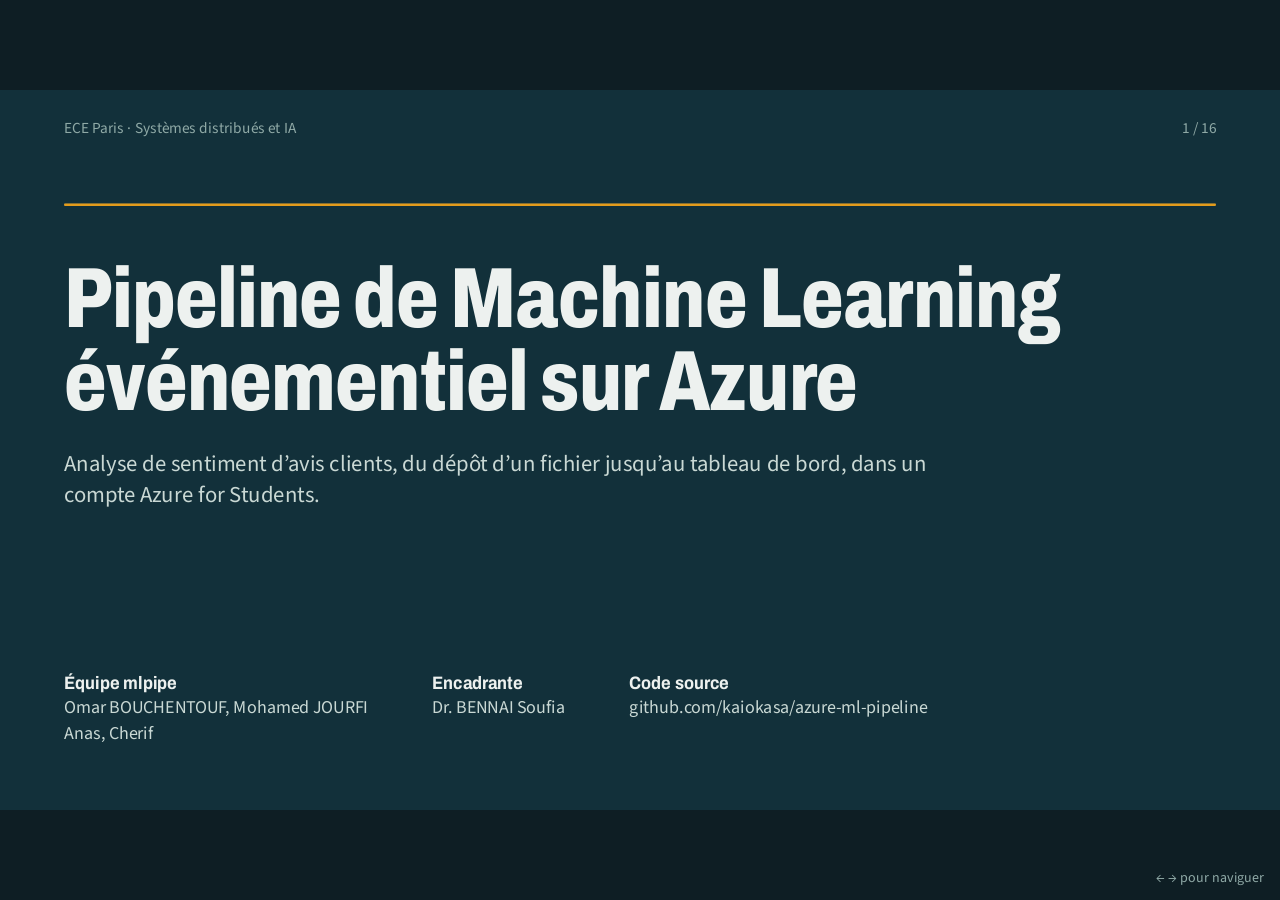
==== docs/presentation/index.html @ ad50b29a "docs: step-by-step presentation deck (16 slides, HTML) [skip ci] Co-Authored-By: Claude Opus 5.5 <no" ====
<!DOCTYPE html>
<html lang="fr">
<head>
<meta charset="utf-8">
<meta name="viewport" content="width=device-width, initial-scale=1">
<title>Pipeline ML événementiel sur Azure – soutenance</title>
<link rel="preconnect" href="https://fonts.googleapis.com">
<link rel="preconnect" href="https://fonts.gstatic.com" crossorigin>
<link rel="stylesheet" href="https://fonts.googleapis.com/css2?family=Archivo:wdth,wght@62..125,400..900&family=Source+Sans+3:ital,wght@0,400;0,600;0,700;1,400&family=JetBrains+Mono:wght@400;600&display=swap">
<style>
/* === TOKENS ==========================================================
   Palette : papier vert d’eau, encre pétrole, ambre réservé au parcours
   des étapes et à l’étape en cours. Aucune autre couleur décorative.
   Contrastes vérifiés : texte courant ≥ 4,5:1 ; grands chiffres ambre ≥ 3:1. */
:root {
  --paper: #EDF1EF;
  --panel: #E1E8E5;
  --ink: #12303A;
  --ink-2: #3F5761;
  --muted: #50656D;
  --rule: #B7C6C1;
  --amber: #E39B1B;
  --amber-deep: #A86508;
  --on-dark: #C9D8D4;
  --pos: #1C7A6B;
  --neg: #B2452D;
  --display: 'Archivo', 'Arial Narrow', sans-serif;
  --text: 'Source Sans 3', 'Segoe UI', Verdana, sans-serif;
  --code: 'JetBrains Mono', Consolas, monospace;
}

/* === FIXED 16:9 STAGE ================================================
   Chaque diapositive est composée sur une scène de 1920×1080 px,
   mise à l’échelle d’un bloc (jamais réorganisée) pour tenir dans la fenêtre. */
* { box-sizing: border-box; }
html, body { margin: 0; height: 100%; background: #0E1E24; overflow: hidden; }
body { font-family: var(--text); color: var(--ink-2); }
.viewport { position: fixed; inset: 0; }
.stage {
  position: absolute; left: 50%; top: 50%;
  width: 1920px; height: 1080px;
  transform-origin: center center;
  transform: translate(-50%, -50%) scale(var(--scale, 0.5));
  overflow: hidden;
}

/* === SLIDE VISIBILITY ================================================
   Visibilité par .active (visibility/opacity), jamais par display. */
.slide {
  position: absolute; inset: 0;
  background: var(--paper);
  padding: 64px 96px 0;
  visibility: hidden; opacity: 0; pointer-events: none;
  transition: opacity 280ms ease, visibility 0s linear 280ms;
}
.slide.active { visibility: visible; opacity: 1; pointer-events: auto; transition: opacity 280ms ease; }
.slide.dark { background: var(--ink); color: var(--on-dark); }

/* === DECK CHROME =====================================================
   Titre du support à gauche, numéro de diapositive à droite. */
.chrome {
  position: absolute; left: 96px; right: 96px; top: 40px;
  display: flex; justify-content: space-between;
  font-size: 23px; color: var(--muted);
}
.dark .chrome { color: #8FA9A6; }

/* === TYPE SCALE ======================================================
   Archivo condensé pour les titres et les numéros d’étape ;
   Source Sans 3 pour le texte courant ; JetBrains Mono pour le code réel. */
h1, h2, h3 { margin: 0; color: var(--ink); font-family: var(--display); }
.dark h1, .dark h2, .dark h3 { color: var(--paper); }
h1 { font-size: 128px; line-height: 0.98; font-weight: 800; font-stretch: 78%; letter-spacing: -1px; }
h2 { font-size: 66px; line-height: 1.04; font-weight: 750; font-stretch: 84%; }
h3 { font-size: 32px; line-height: 1.2; font-weight: 700; font-stretch: 92%; margin-bottom: 18px; }
p { margin: 0; font-size: 30px; line-height: 1.45; }
.lead { font-size: 34px; line-height: 1.4; color: var(--ink-2); max-width: 1500px; }
.small { font-size: 26px; line-height: 1.45; color: var(--muted); }
code { font-family: var(--code); font-size: 0.84em; color: var(--ink); white-space: nowrap; }
b { color: var(--ink); font-weight: 700; }
.dark b { color: var(--paper); }

/* === STEP SLIDE LAYOUT ===============================================
   [numéro]  titre + phrase-résultat
   ┌ Ce que nous avons fait ┐  ┌ Résultat ┐
   ─────────── parcours des 10 étapes ───────────                   */
.step-head { display: grid; grid-template-columns: 230px 1fr; align-items: end; margin-top: 52px; }
.num {
  font-family: var(--display); font-weight: 850; font-stretch: 62%;
  font-size: 220px; line-height: 0.78; color: var(--amber-deep);
}
.step-head .lead { margin-top: 14px; font-size: 32px; }
.step-body {
  position: absolute; left: 96px; right: 96px; top: 372px; bottom: 150px;
  display: grid; grid-template-columns: 720px 1fr; gap: 72px;
}
.col { display: flex; flex-direction: column; min-height: 0; }

/* Liste « Ce que nous avons fait » : un vrai ordre chronologique. */
ol.did { margin: 0; padding: 0; list-style: none; counter-reset: did; display: flex; flex-direction: column; gap: 16px; }
ol.did li {
  counter-increment: did; position: relative; padding-left: 52px;
  font-size: 28px; line-height: 1.38; color: var(--ink-2);
}
ol.did li::before {
  content: counter(did); position: absolute; left: 0; top: 3px;
  width: 34px; height: 34px; border-radius: 50%;
  border: 2px solid var(--ink); color: var(--ink);
  font-family: var(--display); font-weight: 700; font-size: 20px;
  display: flex; align-items: center; justify-content: center;
}
.dark ol.did li { color: var(--on-dark); }
.dark ol.did li::before { border-color: var(--amber); color: var(--paper); }

/* Figures : captures recadrées sur la partie utile, fond contrasté. */
figure { margin: 0; display: flex; flex-direction: column; gap: 12px; min-height: 0; }
figure .frame { background: var(--panel); border: 1px solid var(--rule); border-radius: 6px; padding: 10px; min-height: 0; flex: 1; display: flex; }
figure img { width: 100%; height: 100%; object-fit: contain; display: block; }
figcaption { font-size: 24px; line-height: 1.35; color: var(--muted); }

/* Tableaux : filets fins, chiffres alignés. */
table { border-collapse: collapse; width: 100%; font-size: 27px; color: var(--ink-2); }
th { text-align: left; font-family: var(--display); font-stretch: 92%; font-weight: 700; color: var(--ink); font-size: 27px; padding: 10px 16px 12px 0; border-bottom: 2px solid var(--ink); }
td { padding: 12px 16px 12px 0; border-bottom: 1px solid var(--rule); vertical-align: top; line-height: 1.32; }
td.n, th.n { text-align: right; font-variant-numeric: tabular-nums; }
td.hi { color: var(--ink); font-weight: 700; }

/* Chiffres clés : nombre + libellé, sans cartes. */
.facts { display: flex; flex-direction: column; gap: 28px; }
.fact { display: grid; grid-template-columns: 270px 1fr; align-items: baseline; gap: 24px; border-top: 1px solid var(--rule); padding-top: 18px; }
.fact .v { font-family: var(--display); font-weight: 800; font-stretch: 70%; font-size: 64px; line-height: 1; color: var(--ink); white-space: nowrap; }
.fact .k { font-size: 27px; line-height: 1.35; }

/* === ROUTE (parcours des 10 étapes) ==================================
   Ligne continue, une station par étape. Faites : pleines ; en cours :
   ambre et numérotée ; à venir : creuses. */
.route { position: absolute; left: 96px; right: 96px; bottom: 34px; height: 92px; }
.route .line { position: absolute; left: 20px; right: 20px; top: 20px; height: 4px; background: var(--rule); border-radius: 2px; }
.route .done-line { position: absolute; left: 20px; top: 20px; height: 4px; background: var(--ink); border-radius: 2px; }
.route ol { position: absolute; inset: 0; margin: 0; padding: 0; list-style: none; display: flex; justify-content: space-between; }
.route li { width: 40px; position: relative; display: flex; flex-direction: column; align-items: center; }
.route .dot { width: 22px; height: 22px; margin-top: 11px; border-radius: 50%; background: var(--paper); border: 3px solid var(--rule); }
.route li.done .dot { background: var(--ink); border-color: var(--ink); }
.route li.now .dot {
  width: 44px; height: 44px; margin-top: 0; background: var(--amber); border-color: var(--amber);
  display: flex; align-items: center; justify-content: center;
  font-family: var(--display); font-weight: 800; font-size: 22px; color: var(--ink);
}
.route .lbl { position: absolute; top: 54px; white-space: nowrap; font-size: 23px; color: var(--muted); }
.route li.now .lbl { color: var(--ink); font-weight: 700; }
.route li:first-child .lbl { left: 0; }
.route li:last-child .lbl { right: 0; }
.route li:not(:first-child):not(:last-child) .lbl { left: 50%; transform: translateX(-50%); }

/* Le seul mouvement du support : la station en cours s’allume. */
@keyframes arrive { from { transform: scale(0.4); opacity: 0; } }
.slide.active .route li.now .dot { animation: arrive 420ms cubic-bezier(.2,.8,.3,1) both 120ms; }
@media (prefers-reduced-motion: reduce) {
  .slide, .slide.active { transition: none; }
  .slide.active .route li.now .dot { animation: none; }
}

/* === TITLE & CLOSING (fond encre) ==================================== */
.title-wrap { position: absolute; left: 96px; right: 96px; top: 250px; }
.title-wrap .lead { color: var(--on-dark); margin-top: 36px; max-width: 1300px; }
.byline { position: absolute; left: 96px; right: 96px; bottom: 96px; display: grid; grid-template-columns: repeat(3, auto); justify-content: start; gap: 96px; }
.byline p { font-size: 27px; line-height: 1.4; color: var(--on-dark); }
.byline b { display: block; font-family: var(--display); font-stretch: 90%; font-size: 27px; }
.title-route { position: absolute; left: 96px; right: 96px; top: 170px; height: 4px; background: #2C4A53; border-radius: 2px; overflow: hidden; }
.title-route span { position: absolute; left: 0; top: 0; bottom: 0; width: 100%; background: var(--amber); transform-origin: left; }
@keyframes run { from { transform: scaleX(0); } }
.slide.active .title-route span { animation: run 1400ms cubic-bezier(.4,0,.2,1) both 200ms; }
@media (prefers-reduced-motion: reduce) { .slide.active .title-route span { animation: none; } }

/* === OVERVIEW DIAGRAM ================================================ */
.diagram { position: absolute; left: 96px; right: 96px; top: 330px; }
.diagram svg { width: 1728px; height: 520px; display: block; }
.diagram text { font-family: var(--text); }

/* === AGENDA (10 étapes) ============================================== */
.agenda { position: absolute; left: 96px; right: 96px; top: 300px; display: grid; grid-template-columns: 1fr 1fr; column-gap: 96px; }
.agenda .it { display: grid; grid-template-columns: 92px 1fr; align-items: baseline; padding: 18px 0; border-top: 1px solid var(--rule); }
.agenda .k { font-family: var(--display); font-weight: 850; font-stretch: 62%; font-size: 56px; line-height: 1; color: var(--amber-deep); }
.agenda .t { font-size: 30px; line-height: 1.3; color: var(--ink-2); }
.agenda .t b { font-family: var(--display); font-stretch: 90%; font-size: 31px; }

/* === GENERIC CONTENT ================================================= */
.content { position: absolute; left: 96px; right: 96px; bottom: 120px; }
.two { display: grid; grid-template-columns: 1fr 1fr; gap: 80px; height: 100%; }
.slide-title { margin-top: 70px; }
.slide-title .lead { margin-top: 18px; }

/* Sentiment : la couleur ne parle jamais seule (le mot est écrit). */
.pos { color: var(--pos); font-weight: 700; }
.neg { color: var(--neg); font-weight: 700; }

/* === NAVIGATION (hors scène) ========================================= */
.hint { position: fixed; right: 16px; bottom: 12px; font: 14px var(--text); color: #8FA9A6; }
button.nav { position: fixed; top: 0; bottom: 0; width: 18%; border: 0; background: transparent; cursor: pointer; }
button.nav.prev { left: 0; } button.nav.next { right: 0; }
button.nav:focus-visible { outline: 3px solid var(--amber); outline-offset: -6px; }

/* === PRINT / PDF : une diapositive par page ========================== */
@media print {
  @page { size: 1920px 1080px; margin: 0; }
  html, body { overflow: visible; height: auto; background: none; }
  .viewport { position: static; }
  .stage { position: relative; left: 0; top: 0; transform: none; height: auto; overflow: visible; }
  .slide { position: relative; visibility: visible; opacity: 1; height: 1080px; break-after: page; }
  .hint, button.nav { display: none; }
}
</style>
</head>
<body>
<div class="viewport">
<main class="stage" id="stage">

<!-- ================================================================
     1. TITRE
     ================================================================ -->
<section class="slide dark" data-title="Titre">
  <div class="chrome"><span>ECE Paris · Systèmes distribués et IA</span><span class="pg"></span></div>
  <div class="title-route" aria-hidden="true"><span></span></div>
  <div class="title-wrap">
    <h1>Pipeline de Machine Learning<br>événementiel sur Azure</h1>
    <p class="lead">Analyse de sentiment d’avis clients, du dépôt d’un fichier jusqu’au tableau de bord, dans un compte Azure for Students.</p>
  </div>
  <div class="byline">
    <p><b>Équipe mlpipe</b>Omar BOUCHENTOUF, Mohamed JOURFI<br>Anas, Cherif</p>
    <p><b>Encadrante</b>Dr. BENNAI Soufia</p>
    <p><b>Code source</b>github.com/kaiokasa/azure-ml-pipeline</p>
  </div>
</section>

<!-- ================================================================
     2. VUE D’ENSEMBLE
     ================================================================ -->
<section class="slide" data-title="Vue d’ensemble">
  <div class="chrome"><span>Pipeline ML événementiel sur Azure</span><span class="pg"></span></div>
  <div class="slide-title">
    <h2>On dépose un fichier d’avis : moins d’une minute plus tard, chaque avis est classé et affiché</h2>
  </div>
  <div class="diagram">
    <svg viewBox="0 0 1728 520" role="img" aria-label="Architecture : Blob input, Function dispatcher, file d’attente, Function worker, API de ML, Blob output, Cosmos DB, tableau de bord">
      <defs>
        <marker id="ar" viewBox="0 0 10 10" refX="9" refY="5" markerWidth="9" markerHeight="9" orient="auto-start-reverse"><path d="M0 0L10 5L0 10z" fill="#12303A"/></marker>
      </defs>
      <g stroke="#12303A" stroke-width="3" fill="none">
        <path d="M352 110H420" marker-end="url(#ar)"/>
        <path d="M780 110H848" marker-end="url(#ar)"/>
        <path d="M1208 110H1276" marker-end="url(#ar)"/>
        <path d="M1456 186V292" marker-end="url(#ar)"/>
        <path d="M1276 368H1208" marker-end="url(#ar)"/>
        <path d="M848 368H780" marker-end="url(#ar)"/>
        <path d="M420 368H352" marker-end="url(#ar)"/>
      </g>
      <g>
        <rect x="2" y="34" width="350" height="152" rx="8" fill="#E1E8E5" stroke="#B7C6C1" stroke-width="2"/>
        <text x="28" y="88" font-size="30" font-weight="700" fill="#12303A">Blob input/</text>
        <text x="28" y="128" font-size="25" fill="#3F5761">Dépôt d’un fichier .txt,</text>
        <text x="28" y="160" font-size="25" fill="#3F5761">un avis par ligne</text>
      </g>
      <g>
        <rect x="430" y="34" width="350" height="152" rx="8" fill="#E1E8E5" stroke="#B7C6C1" stroke-width="2"/>
        <text x="456" y="88" font-size="30" font-weight="700" fill="#12303A">Function dispatcher</text>
        <text x="456" y="128" font-size="25" fill="#3F5761">Alertée par Event Grid ;</text>
        <text x="456" y="160" font-size="25" fill="#3F5761">valide, sinon rejected/</text>
      </g>
      <g>
        <rect x="858" y="34" width="350" height="152" rx="8" fill="#F6DCAE" stroke="#E39B1B" stroke-width="3"/>
        <text x="884" y="88" font-size="30" font-weight="700" fill="#12303A">File d’attente</text>
        <text x="884" y="128" font-size="25" fill="#12303A">5 essais, puis</text>
        <text x="884" y="160" font-size="25" fill="#12303A">file « poison »</text>
      </g>
      <g>
        <rect x="1286" y="34" width="440" height="152" rx="8" fill="#E1E8E5" stroke="#B7C6C1" stroke-width="2"/>
        <text x="1312" y="88" font-size="30" font-weight="700" fill="#12303A">Function worker</text>
        <text x="1312" y="128" font-size="25" fill="#3F5761">Appelle l’API, enregistre</text>
        <text x="1312" y="160" font-size="25" fill="#3F5761">le résultat, sans doublon</text>
      </g>
      <text x="1478" y="248" font-size="25" fill="#3F5761">HTTPS /predict</text>
      <g>
        <rect x="1286" y="292" width="440" height="152" rx="8" fill="#E1E8E5" stroke="#B7C6C1" stroke-width="2"/>
        <text x="1312" y="346" font-size="30" font-weight="700" fill="#12303A">API de ML</text>
        <text x="1312" y="386" font-size="25" fill="#3F5761">FastAPI dans Container Apps,</text>
        <text x="1312" y="418" font-size="25" fill="#3F5761">de 0 à 2 copies</text>
      </g>
      <g>
        <rect x="858" y="292" width="350" height="152" rx="8" fill="#E1E8E5" stroke="#B7C6C1" stroke-width="2"/>
        <text x="884" y="346" font-size="30" font-weight="700" fill="#12303A">Blob output/</text>
        <text x="884" y="386" font-size="25" fill="#3F5761">Résultat JSON complet</text>
        <text x="884" y="418" font-size="25" fill="#3F5761">de chaque fichier</text>
      </g>
      <g>
        <rect x="430" y="292" width="350" height="152" rx="8" fill="#E1E8E5" stroke="#B7C6C1" stroke-width="2"/>
        <text x="456" y="346" font-size="30" font-weight="700" fill="#12303A">Cosmos DB</text>
        <text x="456" y="386" font-size="25" fill="#3F5761">Un résumé par fichier :</text>
        <text x="456" y="418" font-size="25" fill="#3F5761">prédiction, durée, version</text>
      </g>
      <g>
        <rect x="2" y="292" width="350" height="152" rx="8" fill="#E1E8E5" stroke="#B7C6C1" stroke-width="2"/>
        <text x="28" y="346" font-size="30" font-weight="700" fill="#12303A">Tableau de bord</text>
        <text x="28" y="386" font-size="25" fill="#3F5761">Page web actualisée</text>
        <text x="28" y="418" font-size="25" fill="#3F5761">toutes les 30&#160;s</text>
      </g>
      <text x="2" y="506" font-size="25" fill="#50656D">Autour de tout le pipeline : Application Insights, GitHub Actions, identités managées, budget de 25&#160;$.</text>
    </svg>
  </div>
  <div class="route" data-step="0" aria-hidden="true"></div>
</section>

<!-- ================================================================
     3. LA DÉMARCHE EN 10 ÉTAPES
     ================================================================ -->
<section class="slide" data-title="Démarche">
  <div class="chrome"><span>Pipeline ML événementiel sur Azure</span><span class="pg"></span></div>
  <div class="slide-title"><h2>Nous avons construit le projet en dix étapes, dans cet ordre</h2></div>
  <div class="agenda">
    <div class="it"><span class="k">1</span><span class="t"><b>Cadrage</b> : cas d’usage et règles du jeu</span></div>
    <div class="it"><span class="k">6</span><span class="t"><b>Azure</b> : région, ressources, contraintes</span></div>
    <div class="it"><span class="k">2</span><span class="t"><b>Modèle</b> : données, entraînement, métriques</span></div>
    <div class="it"><span class="k">7</span><span class="t"><b>CI/CD</b> : tester puis déployer sans secret</span></div>
    <div class="it"><span class="k">3</span><span class="t"><b>API</b> : servir le modèle dans un conteneur</span></div>
    <div class="it"><span class="k">8</span><span class="t"><b>Mesures</b> : métriques, requêtes, alerte</span></div>
    <div class="it"><span class="k">4</span><span class="t"><b>Pipeline</b> : de l’événement au résultat</span></div>
    <div class="it"><span class="k">9</span><span class="t"><b>Démonstration</b> : trois scénarios réels</span></div>
    <div class="it"><span class="k">5</span><span class="t"><b>Tableau de bord</b> : stocker et afficher</span></div>
    <div class="it"><span class="k">10</span><span class="t"><b>Bonus</b> : test de charge et Bicep</span></div>
  </div>
  <div class="route" data-step="0" aria-hidden="true"></div>
</section>

<!-- ================================================================
     ÉTAPE 1 — CADRAGE
     ================================================================ -->
<section class="slide" data-title="Étape 1">
  <div class="chrome"><span>Pipeline ML événementiel sur Azure</span><span class="pg"></span></div>
  <div class="step-head">
    <div class="num">1</div>
    <div><h2>Cadrage</h2><p class="lead">Un cas d’usage simple à valider et à lire, dans un budget de 25&#160;$.</p></div>
  </div>
  <div class="step-body">
    <div class="col">
      <h3>Ce que nous avons fait</h3>
      <ol class="did">
        <li>Lu le sujet et ses limites : compte Azure for Students, 25&#160;$ au maximum, aucune machine virtuelle ni GPU.</li>
        <li>Choisi l’analyse de sentiment d’avis clients : chaque ligne d’un fichier devient <span class="pos">positive</span> ou <span class="neg">négative</span>.</li>
        <li>Fixé ce qu’est un fichier valide : <code>.txt</code>, 1&#160;Mo au plus, de 1&#160;à 500&#160;lignes.</li>
        <li>Organisé le dépôt GitHub : <code>model/</code>, <code>api/</code>, <code>functions/</code>, <code>web/</code>, <code>infra/</code>, <code>docs/</code>.</li>
      </ol>
    </div>
    <div class="col">
      <h3>Pourquoi ce choix</h3>
      <div class="facts">
        <div class="fact"><span class="v">Léger</span><span class="k">Un modèle de 1,1&#160;Mo qui répond en quelques millisecondes sur un simple processeur.</span></div>
        <div class="fact"><span class="v">Vérifiable</span><span class="k">Un fichier texte se valide facilement : extension, taille, encodage, nombre de lignes.</span></div>
        <div class="fact"><span class="v">Lisible</span><span class="k">« 50&#160;% d’avis négatifs » se comprend tout de suite sur un tableau de bord.</span></div>
      </div>
    </div>
  </div>
  <div class="route" data-step="1" aria-hidden="true"></div>
</section>

<!-- ================================================================
     ÉTAPE 2 — MODÈLE
     ================================================================ -->
<section class="slide" data-title="Étape 2">
  <div class="chrome"><span>Pipeline ML événementiel sur Azure</span><span class="pg"></span></div>
  <div class="step-head">
    <div class="num">2</div>
    <div><h2>Le modèle</h2><p class="lead">86&#160;% de bonnes réponses sur des phrases jamais vues, contre 50&#160;% pour un modèle naïf.</p></div>
  </div>
  <div class="step-body">
    <div class="col">
      <h3>Ce que nous avons fait</h3>
      <ol class="did">
        <li>Récupéré le jeu de données UCI <i>Sentiment Labelled Sentences</i> : 3&#160;000&#160;phrases d’Amazon, Yelp et IMDb, licence CC&#160;BY&#160;4.0.</li>
        <li>Mis de côté 20&#160;% des phrases (600) pour le test, avec une graine fixe pour pouvoir refaire l’expérience.</li>
        <li>Entraîné une régression logistique sur la fréquence des mots et des groupes de lettres (TF-IDF).</li>
        <li>Comparé le résultat à un modèle naïf qui répond toujours la même classe.</li>
        <li>Enregistré le modèle versionné <code>model-1.0.0.joblib</code>.</li>
      </ol>
    </div>
    <div class="col">
      <h3>Résultat sur les 600&#160;phrases de test</h3>
      <table>
        <tr><th>Métrique</th><th class="n">Notre modèle</th><th class="n">Modèle naïf</th></tr>
        <tr><td>Accuracy</td><td class="n hi">0,860</td><td class="n">0,500</td></tr>
        <tr><td>F1 (classe positive)</td><td class="n hi">0,862</td><td class="n">0,000</td></tr>
        <tr><td>ROC AUC</td><td class="n hi">0,924</td><td class="n">0,500</td></tr>
      </table>
      <p class="small" style="margin-top:28px">Taille 1,1&#160;Mo et 46&#160;ms pour 500&#160;lignes, loin des limites du sujet (100&#160;Mo et 1&#160;s).</p>
    </div>
  </div>
  <div class="route" data-step="2" aria-hidden="true"></div>
</section>

<!-- ================================================================
     ÉTAPE 3 — API
     ================================================================ -->
<section class="slide" data-title="Étape 3">
  <div class="chrome"><span>Pipeline ML événementiel sur Azure</span><span class="pg"></span></div>
  <div class="step-head">
    <div class="num">3</div>
    <div><h2>L’API d’inférence</h2><p class="lead">Le modèle répond sur Internet et ne coûte rien quand personne ne l’appelle.</p></div>
  </div>
  <div class="step-body">
    <div class="col">
      <h3>Ce que nous avons fait</h3>
      <ol class="did">
        <li>Écrit l’API FastAPI : <code>/health</code>, <code>/version</code>, <code>/predict</code>, <code>/metrics</code>.</li>
        <li>Écrit 24&#160;tests automatiques : réponse correcte, entrée invalide (erreur 422), requête vide.</li>
        <li>Emballé l’API dans une image Docker d’environ 380&#160;Mo, qui tourne sans droits administrateur.</li>
        <li>Déployé l’image dans Azure Container Apps : 0,25&#160;processeur, 0,5&#160;Go de mémoire, de 0&#160;à 2&#160;copies selon le trafic.</li>
      </ol>
    </div>
    <figure class="col">
      <div class="frame"><img src="img/api-zero.jpg" alt="Portail Azure : la révision de l’API est à l’état Scaled to 0, avec 0 réplica"></div>
      <figcaption>Sans trafic, l’API redescend à 0&#160;copie (« Scaled to 0 ») et n’est pas facturée. Le premier appel la réveille en une quinzaine de secondes.</figcaption>
    </figure>
  </div>
  <div class="route" data-step="3" aria-hidden="true"></div>
</section>

<!-- ================================================================
     ÉTAPE 4 — PIPELINE
     ================================================================ -->
<section class="slide" data-title="Étape 4">
  <div class="chrome"><span>Pipeline ML événementiel sur Azure</span><span class="pg"></span></div>
  <div class="step-head">
    <div class="num">4</div>
    <div><h2>Le pipeline événementiel</h2><p class="lead">Aucun fichier perdu, aucun fichier traité deux fois.</p></div>
  </div>
  <div class="step-body">
    <div class="col">
      <h3>Ce que nous avons fait</h3>
      <ol class="did">
        <li>Branché Event Grid sur le dossier <code>input/</code> : chaque nouveau fichier déclenche le <i>dispatcher</i>.</li>
        <li>Le <i>dispatcher</i> valide le fichier ; s’il est invalide, il le copie dans <code>rejected/</code> avec le motif.</li>
        <li>Un fichier valide devient un message dans une file d’attente.</li>
        <li>Le <i>worker</i> lit la file, appelle l’API et enregistre le résultat.</li>
        <li>Les trois fonctions tournent dans une seule Function App, sans aucune clé : elles s’identifient par identité managée.</li>
      </ol>
    </div>
    <div class="col">
      <h3>Les garanties</h3>
      <table>
        <tr><th style="width:38%">Problème</th><th>Réponse</th></tr>
        <tr><td>L’API est lente ou en panne</td><td>Le message attend dans la file : rien n’est perdu.</td></tr>
        <tr><td>Une erreur passagère</td><td>5&#160;nouvelles tentatives, à 10&#160;s d’intervalle.</td></tr>
        <tr><td>Un message impossible à traiter</td><td>Après 5&#160;échecs, il part dans la file « poison » pour analyse.</td></tr>
        <tr><td>Le même événement reçu deux fois</td><td>Un identifiant (nom du fichier + version ETag) évite le doublon.</td></tr>
      </table>
    </div>
  </div>
  <div class="route" data-step="4" aria-hidden="true"></div>
</section>

<!-- ================================================================
     ÉTAPE 5 — STOCKAGE ET TABLEAU DE BORD
     ================================================================ -->
<section class="slide" data-title="Étape 5">
  <div class="chrome"><span>Pipeline ML événementiel sur Azure</span><span class="pg"></span></div>
  <div class="step-head">
    <div class="num">5</div>
    <div><h2>Stockage et tableau de bord</h2><p class="lead">Chaque fichier traité apparaît tout seul à l’écran, sans action manuelle.</p></div>
  </div>
  <div class="step-body" style="grid-template-columns: 580px 1fr">
    <div class="col">
      <h3>Ce que nous avons fait</h3>
      <ol class="did">
        <li>Enregistré le résultat complet de chaque fichier en JSON dans <code>output/</code>.</li>
        <li>Enregistré un résumé par fichier dans Cosmos DB, en offre gratuite.</li>
        <li>Ajouté la fonction <code>/api/recent</code> : les 20&#160;derniers résultats, lisibles seulement depuis notre site.</li>
        <li>Publié une page web avec un tableau et deux graphiques, actualisée toutes les 30&#160;s.</li>
      </ol>
    </div>
    <figure class="col">
      <div class="frame"><img src="img/dashboard.jpg" alt="Tableau de bord : 9 fichiers traités, 152 avis, part d’avis négatifs par fichier, latence et tableau des dernières inférences"></div>
      <figcaption>Le tableau de bord en ligne : nombre de fichiers et d’avis, part d’avis négatifs par fichier, durée de traitement.</figcaption>
    </figure>
  </div>
  <div class="route" data-step="5" aria-hidden="true"></div>
</section>

<!-- ================================================================
     ÉTAPE 6 — INFRASTRUCTURE AZURE
     ================================================================ -->
<section class="slide" data-title="Étape 6">
  <div class="chrome"><span>Pipeline ML événementiel sur Azure</span><span class="pg"></span></div>
  <div class="step-head">
    <div class="num">6</div>
    <div><h2>L’infrastructure Azure</h2><p class="lead">Chaque limite du compte étudiant a imposé un choix précis.</p></div>
  </div>
  <div class="step-body" style="grid-template-columns: 640px 1fr">
    <div class="col">
      <h3>Ce que nous avons fait</h3>
      <ol class="did">
        <li>Relevé les 5&#160;régions autorisées et retenu <b>germanywestcentral</b> : autorisée, compatible avec Functions Flex, et Cosmos DB y a été accepté du premier coup.</li>
        <li>Créé Cosmos DB en premier, car c’est le service le plus souvent refusé.</li>
        <li>Créé tout le reste avec un script commenté, <code>01-setup.sh</code>.</li>
        <li>Accordé les droits une seule fois, avec <code>02-roles.sh</code>.</li>
      </ol>
    </div>
    <div class="col">
      <h3>Limite du compte et notre solution</h3>
      <table style="font-size:25px">
        <tr><th style="width:44%; font-size:25px">Limite du compte</th><th style="font-size:25px">Notre solution</th></tr>
        <tr><td>Pas de droits d’administration</td><td>Identité managée et connexion OIDC depuis GitHub</td></tr>
        <tr><td>Registre ACR indisponible</td><td>Image publiée sur GitHub Container Registry, gratuit</td></tr>
        <tr><td>Static Web Apps hors région</td><td>Site web statique dans le stockage Blob</td></tr>
        <tr><td>Un seul environnement Container Apps</td><td>Un seul environnement, partagé</td></tr>
        <tr><td>Crédit de 100&#160;$ partagé entre les cours</td><td>Budget de 25&#160;$ avec alertes, journaux plafonnés à 0,2&#160;Go par jour</td></tr>
      </table>
    </div>
  </div>
  <div class="route" data-step="6" aria-hidden="true"></div>
</section>

<!-- ================================================================
     ÉTAPE 7 — CI/CD
     ================================================================ -->
<section class="slide" data-title="Étape 7">
  <div class="chrome"><span>Pipeline ML événementiel sur Azure</span><span class="pg"></span></div>
  <div class="step-head">
    <div class="num">7</div>
    <div><h2>Intégration et déploiement continus</h2><p class="lead">Chaque modification est testée, puis déployée après accord, sans aucun mot de passe stocké.</p></div>
  </div>
  <div class="step-body" style="grid-template-columns: 660px 1fr">
    <div class="col">
      <h3>Ce que nous avons fait</h3>
      <ol class="did">
        <li>Workflow <code>ci.yml</code> : vérification du style, 24&#160;tests, construction et publication de l’image.</li>
        <li>Workflow <code>deploy.yml</code> : GitHub se connecte à Azure par OIDC, sans clé ni mot de passe.</li>
        <li>Environnement <code>production</code> : un membre de l’équipe doit approuver chaque déploiement.</li>
        <li>Dernière vérification automatique : <code>/version</code> doit renvoyer le commit déployé.</li>
      </ol>
    </div>
    <figure class="col">
      <div class="frame"><img src="img/deploy.jpg" alt="GitHub Actions : déploiement réussi avec connexion OIDC, mise à jour de l’API, des Functions et du tableau de bord, puis test final"></div>
      <figcaption>Un déploiement réussi : connexion OIDC, API, Functions, tableau de bord, puis test final.</figcaption>
    </figure>
  </div>
  <div class="route" data-step="7" aria-hidden="true"></div>
</section>

<!-- ================================================================
     ÉTAPE 8 — OBSERVABILITÉ
     ================================================================ -->
<section class="slide" data-title="Étape 8">
  <div class="chrome"><span>Pipeline ML événementiel sur Azure</span><span class="pg"></span></div>
  <div class="step-head">
    <div class="num">8</div>
    <div><h2>Mesurer et alerter</h2><p class="lead">Une erreur dans le pipeline déclenche un e-mail en moins de 15&#160;minutes.</p></div>
  </div>
  <div class="step-body" style="grid-template-columns: 600px 1fr">
    <div class="col">
      <h3>Ce que nous avons fait</h3>
      <ol class="did">
        <li>Envoyé les traces de l’API et des fonctions vers Application Insights (OpenTelemetry).</li>
        <li>Créé 7&#160;métriques : fichiers traités, avis, latence, erreurs, rejets…</li>
        <li>Écrit 3&#160;requêtes KQL : traitements par heure, 5&#160;fichiers les plus lents, codes HTTP.</li>
        <li>Configuré une alerte, vérifiée toutes les 15&#160;min, qui envoie un e-mail en cas d’erreur.</li>
      </ol>
    </div>
    <div class="col" style="display:grid; grid-template-rows: 1.3fr 1fr auto; gap: 16px">
      <figure><div class="frame"><img src="img/metriques.jpg" alt="Requête KQL sur les métriques personnalisées : pipeline.errors 10 (KeyError), pipeline.rejected 6"></div></figure>
      <figure><div class="frame"><img src="img/alerte.jpg" alt="Alerte alert-pipeline-errors à l’état Fired à 16:18"></div></figure>
      <figcaption>En haut, les métriques après la démonstration ; en bas, l’alerte déclenchée à 16:18.</figcaption>
    </div>
  </div>
  <div class="route" data-step="8" aria-hidden="true"></div>
</section>

<!-- ================================================================
     ÉTAPE 9 — DÉMONSTRATION
     ================================================================ -->
<section class="slide" data-title="Étape 9">
  <div class="chrome"><span>Pipeline ML événementiel sur Azure</span><span class="pg"></span></div>
  <div class="step-head">
    <div class="num">9</div>
    <div><h2>La démonstration</h2><p class="lead">Le 24&#160;novembre à 16:16:58, trois dépôts : les trois chemins ont fonctionné.</p></div>
  </div>
  <div class="step-body" style="grid-template-columns: 1fr 1fr 1fr; gap: 40px">
    <figure class="col">
      <h3>Fichier valide</h3>
      <div class="frame"><img src="img/output-json.jpg" alt="Résultat JSON : 8 avis, 4 négatifs, prédiction positive, confiance 0,9106"></div>
      <figcaption>8&#160;avis, résultat à 16:17:27 (29&#160;s, réveil de l’API compris) : <span class="pos">positif</span>, 50&#160;% de négatifs.</figcaption>
    </figure>
    <figure class="col">
      <h3>Fichier invalide</h3>
      <div class="frame"><img src="img/rejet.jpg" alt="Motif de rejet : extension not allowed (expected .txt)"></div>
      <figcaption>Un <code>.csv</code> est copié dans <code>rejected/</code> avec son motif : extension non autorisée.</figcaption>
    </figure>
    <figure class="col">
      <h3>Message malformé</h3>
      <div class="frame"><img src="img/poison.jpg" alt="File inference-requests-poison contenant le message malformé"></div>
      <figcaption>Après 5&#160;essais, il arrive dans la file « poison » à 16:17:57&#160;; l’alerte suit à 16:18.</figcaption>
    </figure>
  </div>
  <div class="route" data-step="9" aria-hidden="true"></div>
</section>

<!-- ================================================================
     ÉTAPE 10 — BONUS
     ================================================================ -->
<section class="slide" data-title="Étape 10">
  <div class="chrome"><span>Pipeline ML événementiel sur Azure</span><span class="pg"></span></div>
  <div class="step-head">
    <div class="num">10</div>
    <div><h2>Les deux bonus</h2><p class="lead">Le système tient une rafale de 100&#160;fichiers et se reconstruit en une commande.</p></div>
  </div>
  <div class="step-body" style="grid-template-columns: 1fr 1fr; gap: 96px">
    <div class="col">
      <h3>Test de charge</h3>
      <div class="facts">
        <div class="fact"><span class="v">100 / 100</span><span class="k">fichiers (5&#160;000&#160;avis) traités environ 32&#160;s après le premier dépôt, sans erreur ni doublon.</span></div>
        <div class="fact"><span class="v">21 + 8</span><span class="k">copies du <i>dispatcher</i> et du <i>worker</i>, ajoutées automatiquement par Azure.</span></div>
        <div class="fact"><span class="v">6 ms</span><span class="k">temps de réponse médian de l’API sous 20&#160;utilisateurs simultanés (1&#160;632&#160;requêtes, aucun échec).</span></div>
      </div>
    </div>
    <div class="col">
      <h3>Infrastructure décrite en code (Bicep)</h3>
      <div class="facts">
        <div class="fact"><span class="v">29</span><span class="k">ressources Azure décrites dans un seul fichier, <code>main.bicep</code>.</span></div>
        <div class="fact"><span class="v">0 / 0</span><span class="k">ressource à créer ou à supprimer : le fichier décrit exactement ce qui tourne.</span></div>
        <div class="fact"><span class="v">2 min</span><span class="k">pour tout redéployer avec <code>infra/bicep/deploy.sh</code>, pipeline retesté juste après.</span></div>
      </div>
    </div>
  </div>
  <div class="route" data-step="10" aria-hidden="true"></div>
</section>

<!-- ================================================================
     DIFFICULTÉS
     ================================================================ -->
<section class="slide" data-title="Difficultés">
  <div class="chrome"><span>Pipeline ML événementiel sur Azure</span><span class="pg"></span></div>
  <div class="slide-title">
    <h2>Six obstacles réels, six corrections</h2>
    <p class="lead">Chacun est documenté dans le README, avec sa solution.</p>
  </div>
  <div class="content" style="top:300px">
    <table>
      <tr><th style="width:31%">Ce qui s’est passé</th><th style="width:32%">Cause</th><th>Correction</th></tr>
      <tr><td>Connexion à Azure refusée</td><td>Double authentification obligatoire</td><td>Connexion ciblée sur le bon annuaire, dans le navigateur</td></tr>
      <tr><td>Premier déploiement refusé par Azure</td><td>GitHub envoie son identité avec des numéros de compte</td><td>Seconde règle de confiance OIDC, ajoutée aussi aux scripts</td></tr>
      <tr><td>Mise à jour de l’API refusée</td><td>Environnement Container Apps simplifié</td><td>Option retirée ; la version est vérifiée par <code>/version</code></td></tr>
      <tr><td>Tableau de bord sans données</td><td>Adresse des Functions lue au mauvais endroit</td><td>Lecture corrigée, contrôle ajouté au déploiement</td></tr>
      <tr><td>Métriques manquantes</td><td>Instance mise en pause avant l’envoi</td><td>Envoi forcé à la fin de chaque traitement</td></tr>
      <tr><td>Déploiement sans image</td><td>Commit de documentation non construit</td><td>Le déploiement reprend la dernière image construite</td></tr>
    </table>
  </div>
</section>

<!-- ================================================================
     COÛTS
     ================================================================ -->
<section class="slide" data-title="Coûts">
  <div class="chrome"><span>Pipeline ML événementiel sur Azure</span><span class="pg"></span></div>
  <div class="slide-title">
    <h2>Environ 0,35&#160;$ estimés pour 15&#160;jours, sur 25&#160;$ autorisés</h2>
  </div>
  <div class="content" style="top:270px">
    <div class="two" style="grid-template-columns: 820px 1fr">
      <div class="col">
        <table>
          <tr><th>Poste</th><th class="n">Estimation</th></tr>
          <tr><td>Functions, Container Apps, Event Grid, Cosmos DB, journaux</td><td class="n">0,00&#160;$</td></tr>
          <tr><td>Stockage des fichiers et des files</td><td class="n">0,10&#160;$</td></tr>
          <tr><td>Alerte vérifiée toutes les 15&#160;min</td><td class="n">0,25&#160;$</td></tr>
          <tr><td><b>Total estimé</b></td><td class="n hi">0,35&#160;$</td></tr>
        </table>
        <p class="small" style="margin-top:28px">Les services restent dans leur offre gratuite grâce à trois choix : API à 0&#160;copie au repos, Cosmos DB en offre gratuite, image sur GitHub plutôt que dans un registre payant. Le coût réel sera relevé au 15<sup>e</sup>&#160;jour, et tout sera supprimé dans les 48&#160;h qui suivent la soutenance.</p>
      </div>
      <figure class="col">
        <div class="frame" style="flex:0 0 auto"><img src="img/budget.jpg" alt="Budget budget-mlpipe : 25 $ par mois, 0,00 $ dépensés, 0 %" style="height:auto"></div>
        <figcaption>Budget de 25&#160;$ avec alertes par e-mail à 20, 50 et 80&#160;% : 0,00&#160;$ dépensés au premier jour.</figcaption>
      </figure>
    </div>
  </div>
</section>

<!-- ================================================================
     BILAN
     ================================================================ -->
<section class="slide dark" data-title="Bilan">
  <div class="chrome"><span>Pipeline ML événementiel sur Azure</span><span class="pg"></span></div>
  <div class="slide-title">
    <h2>Tout le socle fonctionne, avec deux bonus</h2>
  </div>
  <div class="content" style="top:290px">
    <div class="two" style="gap: 96px">
      <div class="col">
        <h3>Livré</h3>
        <ol class="did">
          <li>Modèle versionné et API qui redescend à 0&#160;copie</li>
          <li>Pipeline avec validation, file, reprises et file « poison »</li>
          <li>Cosmos DB et tableau de bord automatique</li>
          <li>Métriques, requêtes KQL, alerte déclenchée</li>
          <li>Déploiement continu sans secret, avec approbation</li>
          <li>Bonus : test de charge et infrastructure en Bicep</li>
        </ol>
      </div>
      <div class="col">
        <h3>Ce qui reste</h3>
        <ol class="did">
          <li>Relever le coût réel au 15<sup>e</sup>&#160;jour</li>
          <li>Tout supprimer dans les 48&#160;h après la soutenance, captures à l’appui</li>
        </ol>
        <p style="margin-top:72px; font-family: var(--display); font-weight: 800; font-stretch: 78%; font-size: 76px; line-height:1; color: var(--paper)">Merci. Vos questions&#160;?</p>
      </div>
    </div>
  </div>
</section>

</main>
</div>

<button class="nav prev" aria-label="Diapositive précédente"></button>
<button class="nav next" aria-label="Diapositive suivante"></button>
<div class="hint">← → pour naviguer</div>

<script>
/* === ROUTE BUILDER ==================================================
   Construit le parcours des 10 étapes sur chaque diapositive qui en a un.
   data-step = étape en cours (0 = aucune : toutes à venir). */
const STEPS = ['Cadrage', 'Modèle', 'API', 'Pipeline', 'Tableau', 'Azure', 'CI/CD', 'Mesures', 'Démo', 'Bonus'];
document.querySelectorAll('.route').forEach(route => {
  const now = Number(route.dataset.step);
  const items = STEPS.map((name, i) => {
    const n = i + 1;
    const cls = n < now ? 'done' : n === now ? 'now' : '';
    return `<li class="${cls}"><span class="dot">${n === now ? n : ''}</span><span class="lbl">${name}</span></li>`;
  }).join('');
  const share = now > 1 ? (now - 1) / (STEPS.length - 1) : 0;
  route.innerHTML = `<div class="line"></div><div class="done-line" style="width: calc((100% - 40px) * ${share})"></div><ol>${items}</ol>`;
});

/* === NAVIGATION =====================================================
   Flèches, espace, Page précédente/suivante, Début/Fin, clic sur les bords,
   balayage tactile, et ancre #n pour revenir à une diapositive précise. */
const slides = [...document.querySelectorAll('.slide')];
let current = 0;
slides.forEach((s, i) => { const pg = s.querySelector('.pg'); if (pg) pg.textContent = `${i + 1} / ${slides.length}`; });

function show(i) {
  current = Math.max(0, Math.min(slides.length - 1, i));
  slides.forEach((s, k) => {
    s.classList.toggle('active', k === current);
    s.setAttribute('aria-hidden', k === current ? 'false' : 'true');
  });
  history.replaceState(null, '', `#${current + 1}`);
  document.title = `${current + 1}. ${slides[current].dataset.title} – Pipeline ML sur Azure`;
}
document.addEventListener('keydown', e => {
  if (['ArrowRight', 'PageDown', ' ', 'Enter'].includes(e.key)) { e.preventDefault(); show(current + 1); }
  if (['ArrowLeft', 'PageUp', 'Backspace'].includes(e.key)) { e.preventDefault(); show(current - 1); }
  if (e.key === 'Home') show(0);
  if (e.key === 'End') show(slides.length - 1);
});
document.querySelector('.nav.prev').addEventListener('click', () => show(current - 1));
document.querySelector('.nav.next').addEventListener('click', () => show(current + 1));
let touchX = null;
addEventListener('touchstart', e => { touchX = e.touches[0].clientX; }, { passive: true });
addEventListener('touchend', e => {
  if (touchX === null) return;
  const dx = e.changedTouches[0].clientX - touchX;
  if (Math.abs(dx) > 50) show(current + (dx < 0 ? 1 : -1));
  touchX = null;
});

/* === STAGE SCALING ================================================== */
const stage = document.getElementById('stage');
function fit() { stage.style.setProperty('--scale', Math.min(innerWidth / 1920, innerHeight / 1080)); }
addEventListener('resize', fit);
fit();
show((parseInt(location.hash.slice(1), 10) || 1) - 1);
</script>
</body>
</html>
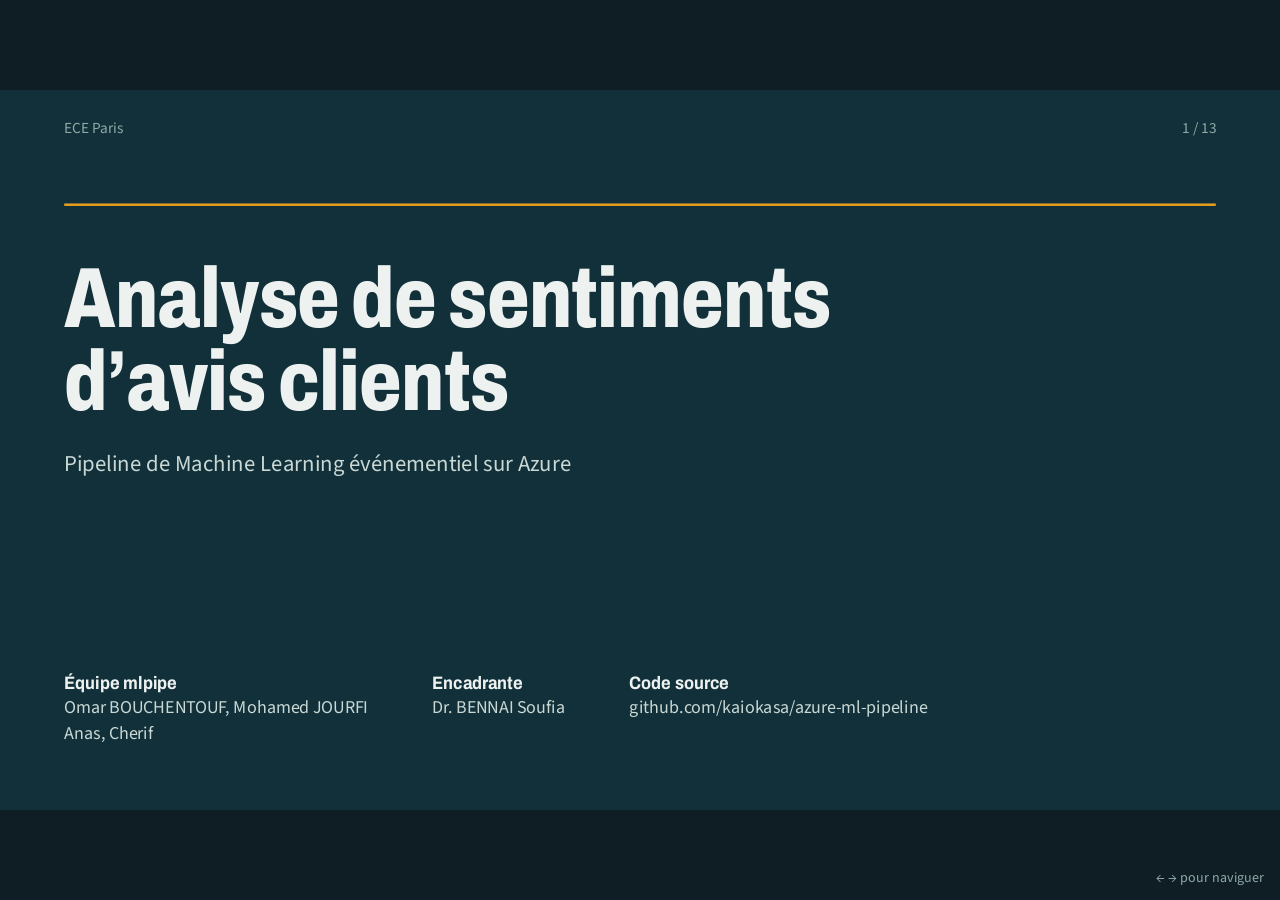
==== commit 8c756eb2: "docs: presentation revised (new title, 8 steps, summaries, thanks slide) [skip ci] Co-Authored-By: C" ====
--- a/docs/presentation/index.html
+++ b/docs/presentation/index.html
@@ -83,7 +83,7 @@
 /* === STEP SLIDE LAYOUT ===============================================
    [numéro]  titre + phrase-résultat
    ┌ Ce que nous avons fait ┐  ┌ Résultat ┐
-   ─────────── parcours des 10 étapes ───────────                   */
+   ─────────── parcours des 8 étapes ───────────                   */
 .step-head { display: grid; grid-template-columns: 230px 1fr; align-items: end; margin-top: 52px; }
 .num {
   font-family: var(--display); font-weight: 850; font-stretch: 62%;
@@ -96,7 +96,8 @@
 }
 .col { display: flex; flex-direction: column; min-height: 0; }
 
-/* Liste « Ce que nous avons fait » : un vrai ordre chronologique. */
+/* Résumé de chaque étape : un court paragraphe. */
+.summary { font-size: 30px; line-height: 1.55; color: var(--ink-2); max-width: 760px; }
 ol.did { margin: 0; padding: 0; list-style: none; counter-reset: did; display: flex; flex-direction: column; gap: 16px; }
 ol.did li {
   counter-increment: did; position: relative; padding-left: 52px;
@@ -131,7 +132,7 @@
 .fact .v { font-family: var(--display); font-weight: 800; font-stretch: 70%; font-size: 64px; line-height: 1; color: var(--ink); white-space: nowrap; }
 .fact .k { font-size: 27px; line-height: 1.35; }
 
-/* === ROUTE (parcours des 10 étapes) ==================================
+/* === ROUTE (parcours des 8 étapes) ==================================
    Ligne continue, une station par étape. Faites : pleines ; en cours :
    ambre et numérotée ; à venir : creuses. */
 .route { position: absolute; left: 96px; right: 96px; bottom: 34px; height: 92px; }
@@ -177,12 +178,14 @@
 .diagram svg { width: 1728px; height: 520px; display: block; }
 .diagram text { font-family: var(--text); }
 
-/* === AGENDA (10 étapes) ============================================== */
+/* === AGENDA (8 étapes) ============================================== */
 .agenda { position: absolute; left: 96px; right: 96px; top: 300px; display: grid; grid-template-columns: 1fr 1fr; column-gap: 96px; }
 .agenda .it { display: grid; grid-template-columns: 92px 1fr; align-items: baseline; padding: 18px 0; border-top: 1px solid var(--rule); }
 .agenda .k { font-family: var(--display); font-weight: 850; font-stretch: 62%; font-size: 56px; line-height: 1; color: var(--amber-deep); }
 .agenda .t { font-size: 30px; line-height: 1.3; color: var(--ink-2); }
 .agenda .t b { font-family: var(--display); font-stretch: 90%; font-size: 31px; }
+
+.thanks { position: absolute; left: 96px; right: 96px; top: 0; bottom: 0; display: flex; align-items: center; }
 
 /* === GENERIC CONTENT ================================================= */
 .content { position: absolute; left: 96px; right: 96px; bottom: 120px; }
@@ -219,11 +222,11 @@
      1. TITRE
      ================================================================ -->
 <section class="slide dark" data-title="Titre">
-  <div class="chrome"><span>ECE Paris · Systèmes distribués et IA</span><span class="pg"></span></div>
+  <div class="chrome"><span>ECE Paris</span><span class="pg"></span></div>
   <div class="title-route" aria-hidden="true"><span></span></div>
   <div class="title-wrap">
-    <h1>Pipeline de Machine Learning<br>événementiel sur Azure</h1>
-    <p class="lead">Analyse de sentiment d’avis clients, du dépôt d’un fichier jusqu’au tableau de bord, dans un compte Azure for Students.</p>
+    <h1>Analyse de sentiments<br>d’avis clients</h1>
+    <p class="lead">Pipeline de Machine Learning événementiel sur Azure</p>
   </div>
   <div class="byline">
     <p><b>Équipe mlpipe</b>Omar BOUCHENTOUF, Mohamed JOURFI<br>Anas, Cherif</p>
@@ -314,72 +317,33 @@
      ================================================================ -->
 <section class="slide" data-title="Démarche">
   <div class="chrome"><span>Pipeline ML événementiel sur Azure</span><span class="pg"></span></div>
-  <div class="slide-title"><h2>Nous avons construit le projet en dix étapes, dans cet ordre</h2></div>
+  <div class="slide-title"><h2>Nous avons construit le projet en huit étapes, dans cet ordre</h2></div>
   <div class="agenda">
-    <div class="it"><span class="k">1</span><span class="t"><b>Cadrage</b> : cas d’usage et règles du jeu</span></div>
-    <div class="it"><span class="k">6</span><span class="t"><b>Azure</b> : région, ressources, contraintes</span></div>
-    <div class="it"><span class="k">2</span><span class="t"><b>Modèle</b> : données, entraînement, métriques</span></div>
-    <div class="it"><span class="k">7</span><span class="t"><b>CI/CD</b> : tester puis déployer sans secret</span></div>
-    <div class="it"><span class="k">3</span><span class="t"><b>API</b> : servir le modèle dans un conteneur</span></div>
-    <div class="it"><span class="k">8</span><span class="t"><b>Mesures</b> : métriques, requêtes, alerte</span></div>
-    <div class="it"><span class="k">4</span><span class="t"><b>Pipeline</b> : de l’événement au résultat</span></div>
-    <div class="it"><span class="k">9</span><span class="t"><b>Démonstration</b> : trois scénarios réels</span></div>
-    <div class="it"><span class="k">5</span><span class="t"><b>Tableau de bord</b> : stocker et afficher</span></div>
-    <div class="it"><span class="k">10</span><span class="t"><b>Bonus</b> : test de charge et Bicep</span></div>
+    <div class="it"><span class="k">1</span><span class="t"><b>Modèle</b> : données, entraînement, métriques</span></div>
+    <div class="it"><span class="k">5</span><span class="t"><b>CI/CD</b> : tester puis déployer sans secret</span></div>
+    <div class="it"><span class="k">2</span><span class="t"><b>API</b> : servir le modèle dans un conteneur</span></div>
+    <div class="it"><span class="k">6</span><span class="t"><b>Mesures</b> : métriques, requêtes, alerte</span></div>
+    <div class="it"><span class="k">3</span><span class="t"><b>Pipeline</b> : de l’événement au résultat</span></div>
+    <div class="it"><span class="k">7</span><span class="t"><b>Démonstration</b> : trois scénarios réels</span></div>
+    <div class="it"><span class="k">4</span><span class="t"><b>Tableau de bord</b> : stocker et afficher</span></div>
+    <div class="it"><span class="k">8</span><span class="t"><b>Bonus</b> : test de charge et Bicep</span></div>
   </div>
   <div class="route" data-step="0" aria-hidden="true"></div>
 </section>
 
 <!-- ================================================================
-     ÉTAPE 1 — CADRAGE
+     ÉTAPE 2 — MODÈLE
      ================================================================ -->
 <section class="slide" data-title="Étape 1">
   <div class="chrome"><span>Pipeline ML événementiel sur Azure</span><span class="pg"></span></div>
   <div class="step-head">
     <div class="num">1</div>
-    <div><h2>Cadrage</h2><p class="lead">Un cas d’usage simple à valider et à lire, dans un budget de 25&#160;$.</p></div>
+    <div><h2>Le modèle</h2><p class="lead">86&#160;% de bonnes réponses sur des phrases jamais vues, contre 50&#160;% pour un modèle naïf.</p></div>
   </div>
   <div class="step-body">
     <div class="col">
-      <h3>Ce que nous avons fait</h3>
-      <ol class="did">
-        <li>Lu le sujet et ses limites : compte Azure for Students, 25&#160;$ au maximum, aucune machine virtuelle ni GPU.</li>
-        <li>Choisi l’analyse de sentiment d’avis clients : chaque ligne d’un fichier devient <span class="pos">positive</span> ou <span class="neg">négative</span>.</li>
-        <li>Fixé ce qu’est un fichier valide : <code>.txt</code>, 1&#160;Mo au plus, de 1&#160;à 500&#160;lignes.</li>
-        <li>Organisé le dépôt GitHub : <code>model/</code>, <code>api/</code>, <code>functions/</code>, <code>web/</code>, <code>infra/</code>, <code>docs/</code>.</li>
-      </ol>
-    </div>
-    <div class="col">
-      <h3>Pourquoi ce choix</h3>
-      <div class="facts">
-        <div class="fact"><span class="v">Léger</span><span class="k">Un modèle de 1,1&#160;Mo qui répond en quelques millisecondes sur un simple processeur.</span></div>
-        <div class="fact"><span class="v">Vérifiable</span><span class="k">Un fichier texte se valide facilement : extension, taille, encodage, nombre de lignes.</span></div>
-        <div class="fact"><span class="v">Lisible</span><span class="k">« 50&#160;% d’avis négatifs » se comprend tout de suite sur un tableau de bord.</span></div>
-      </div>
-    </div>
-  </div>
-  <div class="route" data-step="1" aria-hidden="true"></div>
-</section>
-
-<!-- ================================================================
-     ÉTAPE 2 — MODÈLE
-     ================================================================ -->
-<section class="slide" data-title="Étape 2">
-  <div class="chrome"><span>Pipeline ML événementiel sur Azure</span><span class="pg"></span></div>
-  <div class="step-head">
-    <div class="num">2</div>
-    <div><h2>Le modèle</h2><p class="lead">86&#160;% de bonnes réponses sur des phrases jamais vues, contre 50&#160;% pour un modèle naïf.</p></div>
-  </div>
-  <div class="step-body">
-    <div class="col">
-      <h3>Ce que nous avons fait</h3>
-      <ol class="did">
-        <li>Récupéré le jeu de données UCI <i>Sentiment Labelled Sentences</i> : 3&#160;000&#160;phrases d’Amazon, Yelp et IMDb, licence CC&#160;BY&#160;4.0.</li>
-        <li>Mis de côté 20&#160;% des phrases (600) pour le test, avec une graine fixe pour pouvoir refaire l’expérience.</li>
-        <li>Entraîné une régression logistique sur la fréquence des mots et des groupes de lettres (TF-IDF).</li>
-        <li>Comparé le résultat à un modèle naïf qui répond toujours la même classe.</li>
-        <li>Enregistré le modèle versionné <code>model-1.0.0.joblib</code>.</li>
-      </ol>
+      <h3>En résumé</h3>
+      <p class="summary">Nous avons entraîné le modèle sur un jeu de données public de 3&#160;000&#160;phrases d’avis (Amazon, Yelp et IMDb). Un cinquième des phrases a été mis de côté pour le tester. Le modèle, une régression logistique sur la fréquence des mots, a été comparé à un modèle naïf qui répond toujours la même chose, puis enregistré avec un numéro de version.</p>
     </div>
     <div class="col">
       <h3>Résultat sur les 600&#160;phrases de test</h3>
@@ -392,55 +356,44 @@
       <p class="small" style="margin-top:28px">Taille 1,1&#160;Mo et 46&#160;ms pour 500&#160;lignes, loin des limites du sujet (100&#160;Mo et 1&#160;s).</p>
     </div>
   </div>
-  <div class="route" data-step="2" aria-hidden="true"></div>
+  <div class="route" data-step="1" aria-hidden="true"></div>
 </section>
 
 <!-- ================================================================
      ÉTAPE 3 — API
      ================================================================ -->
-<section class="slide" data-title="Étape 3">
-  <div class="chrome"><span>Pipeline ML événementiel sur Azure</span><span class="pg"></span></div>
-  <div class="step-head">
-    <div class="num">3</div>
+<section class="slide" data-title="Étape 2">
+  <div class="chrome"><span>Pipeline ML événementiel sur Azure</span><span class="pg"></span></div>
+  <div class="step-head">
+    <div class="num">2</div>
     <div><h2>L’API d’inférence</h2><p class="lead">Le modèle répond sur Internet et ne coûte rien quand personne ne l’appelle.</p></div>
   </div>
   <div class="step-body">
     <div class="col">
-      <h3>Ce que nous avons fait</h3>
-      <ol class="did">
-        <li>Écrit l’API FastAPI : <code>/health</code>, <code>/version</code>, <code>/predict</code>, <code>/metrics</code>.</li>
-        <li>Écrit 24&#160;tests automatiques : réponse correcte, entrée invalide (erreur 422), requête vide.</li>
-        <li>Emballé l’API dans une image Docker d’environ 380&#160;Mo, qui tourne sans droits administrateur.</li>
-        <li>Déployé l’image dans Azure Container Apps : 0,25&#160;processeur, 0,5&#160;Go de mémoire, de 0&#160;à 2&#160;copies selon le trafic.</li>
-      </ol>
+      <h3>En résumé</h3>
+      <p class="summary">Nous avons placé le modèle derrière une petite API web qui reçoit des avis et renvoie leur sentiment. Elle est vérifiée par 24&#160;tests automatiques, emballée dans un conteneur Docker, puis hébergée sur Azure Container Apps, qui ajoute ou retire des copies selon le trafic, jusqu’à zéro.</p>
     </div>
     <figure class="col">
       <div class="frame"><img src="img/api-zero.jpg" alt="Portail Azure : la révision de l’API est à l’état Scaled to 0, avec 0 réplica"></div>
       <figcaption>Sans trafic, l’API redescend à 0&#160;copie (« Scaled to 0 ») et n’est pas facturée. Le premier appel la réveille en une quinzaine de secondes.</figcaption>
     </figure>
   </div>
-  <div class="route" data-step="3" aria-hidden="true"></div>
+  <div class="route" data-step="2" aria-hidden="true"></div>
 </section>
 
 <!-- ================================================================
      ÉTAPE 4 — PIPELINE
      ================================================================ -->
-<section class="slide" data-title="Étape 4">
-  <div class="chrome"><span>Pipeline ML événementiel sur Azure</span><span class="pg"></span></div>
-  <div class="step-head">
-    <div class="num">4</div>
+<section class="slide" data-title="Étape 3">
+  <div class="chrome"><span>Pipeline ML événementiel sur Azure</span><span class="pg"></span></div>
+  <div class="step-head">
+    <div class="num">3</div>
     <div><h2>Le pipeline événementiel</h2><p class="lead">Aucun fichier perdu, aucun fichier traité deux fois.</p></div>
   </div>
   <div class="step-body">
     <div class="col">
-      <h3>Ce que nous avons fait</h3>
-      <ol class="did">
-        <li>Branché Event Grid sur le dossier <code>input/</code> : chaque nouveau fichier déclenche le <i>dispatcher</i>.</li>
-        <li>Le <i>dispatcher</i> valide le fichier ; s’il est invalide, il le copie dans <code>rejected/</code> avec le motif.</li>
-        <li>Un fichier valide devient un message dans une file d’attente.</li>
-        <li>Le <i>worker</i> lit la file, appelle l’API et enregistre le résultat.</li>
-        <li>Les trois fonctions tournent dans une seule Function App, sans aucune clé : elles s’identifient par identité managée.</li>
-      </ol>
+      <h3>En résumé</h3>
+      <p class="summary">Dès qu’un fichier arrive dans le stockage, Azure prévient une première fonction qui le vérifie. Un fichier invalide est mis de côté avec la raison du refus ; un fichier valide devient un message dans une file d’attente. Une seconde fonction lit cette file, appelle l’API et enregistre le résultat. Aucune clé n’est utilisée : les services s’identifient entre eux.</p>
     </div>
     <div class="col">
       <h3>Les garanties</h3>
@@ -453,115 +406,66 @@
       </table>
     </div>
   </div>
-  <div class="route" data-step="4" aria-hidden="true"></div>
+  <div class="route" data-step="3" aria-hidden="true"></div>
 </section>
 
 <!-- ================================================================
      ÉTAPE 5 — STOCKAGE ET TABLEAU DE BORD
      ================================================================ -->
-<section class="slide" data-title="Étape 5">
-  <div class="chrome"><span>Pipeline ML événementiel sur Azure</span><span class="pg"></span></div>
-  <div class="step-head">
-    <div class="num">5</div>
+<section class="slide" data-title="Étape 4">
+  <div class="chrome"><span>Pipeline ML événementiel sur Azure</span><span class="pg"></span></div>
+  <div class="step-head">
+    <div class="num">4</div>
     <div><h2>Stockage et tableau de bord</h2><p class="lead">Chaque fichier traité apparaît tout seul à l’écran, sans action manuelle.</p></div>
   </div>
   <div class="step-body" style="grid-template-columns: 580px 1fr">
     <div class="col">
-      <h3>Ce que nous avons fait</h3>
-      <ol class="did">
-        <li>Enregistré le résultat complet de chaque fichier en JSON dans <code>output/</code>.</li>
-        <li>Enregistré un résumé par fichier dans Cosmos DB, en offre gratuite.</li>
-        <li>Ajouté la fonction <code>/api/recent</code> : les 20&#160;derniers résultats, lisibles seulement depuis notre site.</li>
-        <li>Publié une page web avec un tableau et deux graphiques, actualisée toutes les 30&#160;s.</li>
-      </ol>
+      <h3>En résumé</h3>
+      <p class="summary">Chaque résultat est enregistré deux fois : le détail complet dans le stockage, et un résumé dans une base Cosmos DB. Une page web lit les vingt derniers résumés et les affiche dans un tableau et deux graphiques, mis à jour toutes les 30&#160;secondes.</p>
     </div>
     <figure class="col">
       <div class="frame"><img src="img/dashboard.jpg" alt="Tableau de bord : 9 fichiers traités, 152 avis, part d’avis négatifs par fichier, latence et tableau des dernières inférences"></div>
       <figcaption>Le tableau de bord en ligne : nombre de fichiers et d’avis, part d’avis négatifs par fichier, durée de traitement.</figcaption>
     </figure>
   </div>
-  <div class="route" data-step="5" aria-hidden="true"></div>
-</section>
-
-<!-- ================================================================
-     ÉTAPE 6 — INFRASTRUCTURE AZURE
-     ================================================================ -->
-<section class="slide" data-title="Étape 6">
-  <div class="chrome"><span>Pipeline ML événementiel sur Azure</span><span class="pg"></span></div>
-  <div class="step-head">
-    <div class="num">6</div>
-    <div><h2>L’infrastructure Azure</h2><p class="lead">Chaque limite du compte étudiant a imposé un choix précis.</p></div>
-  </div>
-  <div class="step-body" style="grid-template-columns: 640px 1fr">
-    <div class="col">
-      <h3>Ce que nous avons fait</h3>
-      <ol class="did">
-        <li>Relevé les 5&#160;régions autorisées et retenu <b>germanywestcentral</b> : autorisée, compatible avec Functions Flex, et Cosmos DB y a été accepté du premier coup.</li>
-        <li>Créé Cosmos DB en premier, car c’est le service le plus souvent refusé.</li>
-        <li>Créé tout le reste avec un script commenté, <code>01-setup.sh</code>.</li>
-        <li>Accordé les droits une seule fois, avec <code>02-roles.sh</code>.</li>
-      </ol>
-    </div>
-    <div class="col">
-      <h3>Limite du compte et notre solution</h3>
-      <table style="font-size:25px">
-        <tr><th style="width:44%; font-size:25px">Limite du compte</th><th style="font-size:25px">Notre solution</th></tr>
-        <tr><td>Pas de droits d’administration</td><td>Identité managée et connexion OIDC depuis GitHub</td></tr>
-        <tr><td>Registre ACR indisponible</td><td>Image publiée sur GitHub Container Registry, gratuit</td></tr>
-        <tr><td>Static Web Apps hors région</td><td>Site web statique dans le stockage Blob</td></tr>
-        <tr><td>Un seul environnement Container Apps</td><td>Un seul environnement, partagé</td></tr>
-        <tr><td>Crédit de 100&#160;$ partagé entre les cours</td><td>Budget de 25&#160;$ avec alertes, journaux plafonnés à 0,2&#160;Go par jour</td></tr>
-      </table>
-    </div>
-  </div>
-  <div class="route" data-step="6" aria-hidden="true"></div>
+  <div class="route" data-step="4" aria-hidden="true"></div>
 </section>
 
 <!-- ================================================================
      ÉTAPE 7 — CI/CD
      ================================================================ -->
-<section class="slide" data-title="Étape 7">
-  <div class="chrome"><span>Pipeline ML événementiel sur Azure</span><span class="pg"></span></div>
-  <div class="step-head">
-    <div class="num">7</div>
+<section class="slide" data-title="Étape 5">
+  <div class="chrome"><span>Pipeline ML événementiel sur Azure</span><span class="pg"></span></div>
+  <div class="step-head">
+    <div class="num">5</div>
     <div><h2>Intégration et déploiement continus</h2><p class="lead">Chaque modification est testée, puis déployée après accord, sans aucun mot de passe stocké.</p></div>
   </div>
   <div class="step-body" style="grid-template-columns: 660px 1fr">
     <div class="col">
-      <h3>Ce que nous avons fait</h3>
-      <ol class="did">
-        <li>Workflow <code>ci.yml</code> : vérification du style, 24&#160;tests, construction et publication de l’image.</li>
-        <li>Workflow <code>deploy.yml</code> : GitHub se connecte à Azure par OIDC, sans clé ni mot de passe.</li>
-        <li>Environnement <code>production</code> : un membre de l’équipe doit approuver chaque déploiement.</li>
-        <li>Dernière vérification automatique : <code>/version</code> doit renvoyer le commit déployé.</li>
-      </ol>
+      <h3>En résumé</h3>
+      <p class="summary">À chaque modification envoyée sur GitHub, le code est vérifié et testé, puis une nouvelle image est construite. Le déploiement attend l’accord d’un membre de l’équipe, se connecte à Azure sans mot de passe, met tout à jour, puis vérifie que la bonne version répond.</p>
     </div>
     <figure class="col">
       <div class="frame"><img src="img/deploy.jpg" alt="GitHub Actions : déploiement réussi avec connexion OIDC, mise à jour de l’API, des Functions et du tableau de bord, puis test final"></div>
       <figcaption>Un déploiement réussi : connexion OIDC, API, Functions, tableau de bord, puis test final.</figcaption>
     </figure>
   </div>
-  <div class="route" data-step="7" aria-hidden="true"></div>
+  <div class="route" data-step="5" aria-hidden="true"></div>
 </section>
 
 <!-- ================================================================
      ÉTAPE 8 — OBSERVABILITÉ
      ================================================================ -->
-<section class="slide" data-title="Étape 8">
-  <div class="chrome"><span>Pipeline ML événementiel sur Azure</span><span class="pg"></span></div>
-  <div class="step-head">
-    <div class="num">8</div>
+<section class="slide" data-title="Étape 6">
+  <div class="chrome"><span>Pipeline ML événementiel sur Azure</span><span class="pg"></span></div>
+  <div class="step-head">
+    <div class="num">6</div>
     <div><h2>Mesurer et alerter</h2><p class="lead">Une erreur dans le pipeline déclenche un e-mail en moins de 15&#160;minutes.</p></div>
   </div>
   <div class="step-body" style="grid-template-columns: 600px 1fr">
     <div class="col">
-      <h3>Ce que nous avons fait</h3>
-      <ol class="did">
-        <li>Envoyé les traces de l’API et des fonctions vers Application Insights (OpenTelemetry).</li>
-        <li>Créé 7&#160;métriques : fichiers traités, avis, latence, erreurs, rejets…</li>
-        <li>Écrit 3&#160;requêtes KQL : traitements par heure, 5&#160;fichiers les plus lents, codes HTTP.</li>
-        <li>Configuré une alerte, vérifiée toutes les 15&#160;min, qui envoie un e-mail en cas d’erreur.</li>
-      </ol>
+      <h3>En résumé</h3>
+      <p class="summary">Toutes les traces de l’API et des fonctions sont envoyées dans Application Insights. Nous y suivons sept mesures (fichiers traités, temps de réponse, erreurs, rejets…), trois requêtes d’analyse, et une alerte qui envoie un e-mail dès qu’une erreur apparaît.</p>
     </div>
     <div class="col" style="display:grid; grid-template-rows: 1.3fr 1fr auto; gap: 16px">
       <figure><div class="frame"><img src="img/metriques.jpg" alt="Requête KQL sur les métriques personnalisées : pipeline.errors 10 (KeyError), pipeline.rejected 6"></div></figure>
@@ -569,16 +473,16 @@
       <figcaption>En haut, les métriques après la démonstration ; en bas, l’alerte déclenchée à 16:18.</figcaption>
     </div>
   </div>
-  <div class="route" data-step="8" aria-hidden="true"></div>
+  <div class="route" data-step="6" aria-hidden="true"></div>
 </section>
 
 <!-- ================================================================
      ÉTAPE 9 — DÉMONSTRATION
      ================================================================ -->
-<section class="slide" data-title="Étape 9">
-  <div class="chrome"><span>Pipeline ML événementiel sur Azure</span><span class="pg"></span></div>
-  <div class="step-head">
-    <div class="num">9</div>
+<section class="slide" data-title="Étape 7">
+  <div class="chrome"><span>Pipeline ML événementiel sur Azure</span><span class="pg"></span></div>
+  <div class="step-head">
+    <div class="num">7</div>
     <div><h2>La démonstration</h2><p class="lead">Le 24&#160;novembre à 16:16:58, trois dépôts : les trois chemins ont fonctionné.</p></div>
   </div>
   <div class="step-body" style="grid-template-columns: 1fr 1fr 1fr; gap: 40px">
@@ -590,7 +494,7 @@
     <figure class="col">
       <h3>Fichier invalide</h3>
       <div class="frame"><img src="img/rejet.jpg" alt="Motif de rejet : extension not allowed (expected .txt)"></div>
-      <figcaption>Un <code>.csv</code> est copié dans <code>rejected/</code> avec son motif : extension non autorisée.</figcaption>
+      <figcaption>Un fichier .csv est mis de côté avec la raison du refus : extension non autorisée.</figcaption>
     </figure>
     <figure class="col">
       <h3>Message malformé</h3>
@@ -598,16 +502,16 @@
       <figcaption>Après 5&#160;essais, il arrive dans la file « poison » à 16:17:57&#160;; l’alerte suit à 16:18.</figcaption>
     </figure>
   </div>
-  <div class="route" data-step="9" aria-hidden="true"></div>
+  <div class="route" data-step="7" aria-hidden="true"></div>
 </section>
 
 <!-- ================================================================
      ÉTAPE 10 — BONUS
      ================================================================ -->
-<section class="slide" data-title="Étape 10">
-  <div class="chrome"><span>Pipeline ML événementiel sur Azure</span><span class="pg"></span></div>
-  <div class="step-head">
-    <div class="num">10</div>
+<section class="slide" data-title="Étape 8">
+  <div class="chrome"><span>Pipeline ML événementiel sur Azure</span><span class="pg"></span></div>
+  <div class="step-head">
+    <div class="num">8</div>
     <div><h2>Les deux bonus</h2><p class="lead">Le système tient une rafale de 100&#160;fichiers et se reconstruit en une commande.</p></div>
   </div>
   <div class="step-body" style="grid-template-columns: 1fr 1fr; gap: 96px">
@@ -622,35 +526,13 @@
     <div class="col">
       <h3>Infrastructure décrite en code (Bicep)</h3>
       <div class="facts">
-        <div class="fact"><span class="v">29</span><span class="k">ressources Azure décrites dans un seul fichier, <code>main.bicep</code>.</span></div>
+        <div class="fact"><span class="v">29</span><span class="k">ressources Azure décrites dans un seul fichier Bicep.</span></div>
         <div class="fact"><span class="v">0 / 0</span><span class="k">ressource à créer ou à supprimer : le fichier décrit exactement ce qui tourne.</span></div>
-        <div class="fact"><span class="v">2 min</span><span class="k">pour tout redéployer avec <code>infra/bicep/deploy.sh</code>, pipeline retesté juste après.</span></div>
+        <div class="fact"><span class="v">2 min</span><span class="k">pour tout redéployer en une seule commande, pipeline retesté juste après.</span></div>
       </div>
     </div>
   </div>
-  <div class="route" data-step="10" aria-hidden="true"></div>
-</section>
-
-<!-- ================================================================
-     DIFFICULTÉS
-     ================================================================ -->
-<section class="slide" data-title="Difficultés">
-  <div class="chrome"><span>Pipeline ML événementiel sur Azure</span><span class="pg"></span></div>
-  <div class="slide-title">
-    <h2>Six obstacles réels, six corrections</h2>
-    <p class="lead">Chacun est documenté dans le README, avec sa solution.</p>
-  </div>
-  <div class="content" style="top:300px">
-    <table>
-      <tr><th style="width:31%">Ce qui s’est passé</th><th style="width:32%">Cause</th><th>Correction</th></tr>
-      <tr><td>Connexion à Azure refusée</td><td>Double authentification obligatoire</td><td>Connexion ciblée sur le bon annuaire, dans le navigateur</td></tr>
-      <tr><td>Premier déploiement refusé par Azure</td><td>GitHub envoie son identité avec des numéros de compte</td><td>Seconde règle de confiance OIDC, ajoutée aussi aux scripts</td></tr>
-      <tr><td>Mise à jour de l’API refusée</td><td>Environnement Container Apps simplifié</td><td>Option retirée ; la version est vérifiée par <code>/version</code></td></tr>
-      <tr><td>Tableau de bord sans données</td><td>Adresse des Functions lue au mauvais endroit</td><td>Lecture corrigée, contrôle ajouté au déploiement</td></tr>
-      <tr><td>Métriques manquantes</td><td>Instance mise en pause avant l’envoi</td><td>Envoi forcé à la fin de chaque traitement</td></tr>
-      <tr><td>Déploiement sans image</td><td>Commit de documentation non construit</td><td>Le déploiement reprend la dernière image construite</td></tr>
-    </table>
-  </div>
+  <div class="route" data-step="8" aria-hidden="true"></div>
 </section>
 
 <!-- ================================================================
@@ -684,34 +566,9 @@
 <!-- ================================================================
      BILAN
      ================================================================ -->
-<section class="slide dark" data-title="Bilan">
-  <div class="chrome"><span>Pipeline ML événementiel sur Azure</span><span class="pg"></span></div>
-  <div class="slide-title">
-    <h2>Tout le socle fonctionne, avec deux bonus</h2>
-  </div>
-  <div class="content" style="top:290px">
-    <div class="two" style="gap: 96px">
-      <div class="col">
-        <h3>Livré</h3>
-        <ol class="did">
-          <li>Modèle versionné et API qui redescend à 0&#160;copie</li>
-          <li>Pipeline avec validation, file, reprises et file « poison »</li>
-          <li>Cosmos DB et tableau de bord automatique</li>
-          <li>Métriques, requêtes KQL, alerte déclenchée</li>
-          <li>Déploiement continu sans secret, avec approbation</li>
-          <li>Bonus : test de charge et infrastructure en Bicep</li>
-        </ol>
-      </div>
-      <div class="col">
-        <h3>Ce qui reste</h3>
-        <ol class="did">
-          <li>Relever le coût réel au 15<sup>e</sup>&#160;jour</li>
-          <li>Tout supprimer dans les 48&#160;h après la soutenance, captures à l’appui</li>
-        </ol>
-        <p style="margin-top:72px; font-family: var(--display); font-weight: 800; font-stretch: 78%; font-size: 76px; line-height:1; color: var(--paper)">Merci. Vos questions&#160;?</p>
-      </div>
-    </div>
-  </div>
+<section class="slide dark" data-title="Merci">
+  <div class="chrome"><span>Pipeline ML événementiel sur Azure</span><span class="pg"></span></div>
+  <div class="thanks"><h1>Merci pour votre attention</h1></div>
 </section>
 
 </main>
@@ -723,9 +580,9 @@
 
 <script>
 /* === ROUTE BUILDER ==================================================
-   Construit le parcours des 10 étapes sur chaque diapositive qui en a un.
+   Construit le parcours des 8 étapes sur chaque diapositive qui en a un.
    data-step = étape en cours (0 = aucune : toutes à venir). */
-const STEPS = ['Cadrage', 'Modèle', 'API', 'Pipeline', 'Tableau', 'Azure', 'CI/CD', 'Mesures', 'Démo', 'Bonus'];
+const STEPS = ['Modèle', 'API', 'Pipeline', 'Tableau', 'CI/CD', 'Mesures', 'Démo', 'Bonus'];
 document.querySelectorAll('.route').forEach(route => {
   const now = Number(route.dataset.step);
   const items = STEPS.map((name, i) => {
